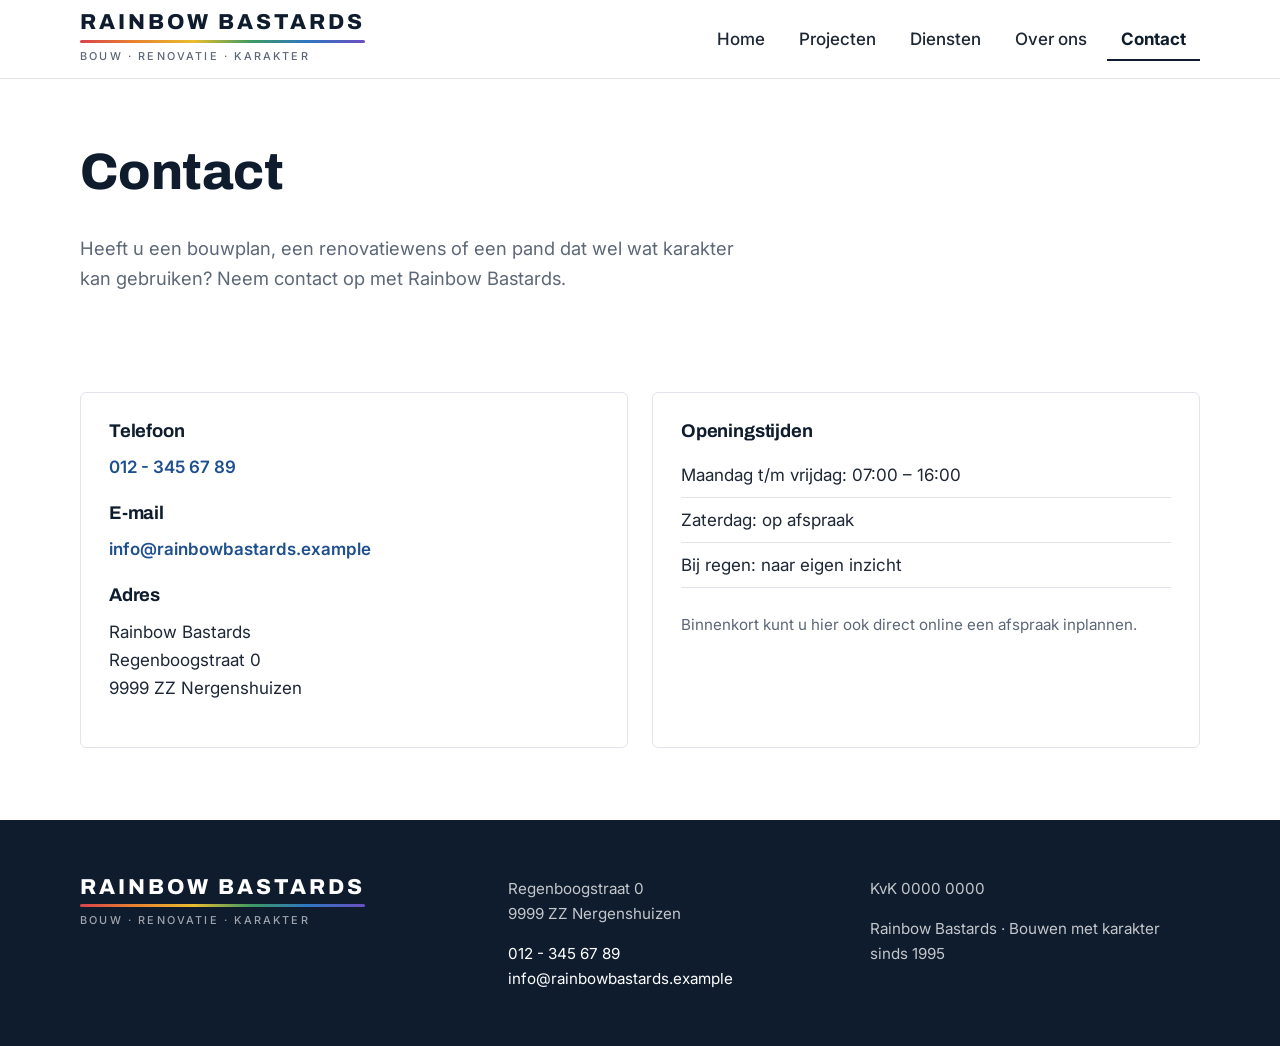
==== contact.html @ 6024adb3 "Pagina's, opmaak, logo en fotogalerij" ====
<!DOCTYPE html>
<html lang="nl">
<head>
  <meta charset="utf-8">
  <meta name="viewport" content="width=device-width, initial-scale=1">
  <!-- Testversie: vraagt zoekmachines deze pagina niet op te nemen en links niet te volgen -->
  <meta name="robots" content="noindex, nofollow">
  <title>Rainbow Bastards</title>
  <link rel="icon" href="site/icoon.svg" type="image/svg+xml">
  <link rel="preconnect" href="https://fonts.googleapis.com">
  <link rel="preconnect" href="https://fonts.gstatic.com" crossorigin>
  <link rel="stylesheet" href="https://fonts.googleapis.com/css2?family=Archivo:wght@600;700;800&family=Inter:wght@400;500;600;700&display=swap">
  <link rel="stylesheet" href="site/stijl.css">
</head>
<body data-pagina="contact">
  <div id="kop"></div>
  <main id="inhoud"></main>
  <div id="voet"></div>
  <script src="inhoud.js"></script>
  <script src="site/site.js"></script>
</body>
</html>
---- site/stijl.css ----
/*
  Opmaak van de website.
  Bovenaan staan de kleuren en lettertypes als "variabelen":
  pas je daar iets aan, dan verandert het overal op de site.
*/

:root {
  --donker: #0f1c2e;
  --tekst: #1d2735;
  --grijs: #5c6777;
  --lijn: #e1e5eb;
  --zacht: #f4f6f9;
  --wit: #ffffff;
  --accent: #1e4f8f;
  --regenboog: linear-gradient(90deg, #d9434b, #e9852f, #e9bd2f, #3c9a62, #2f76c4, #6a4fbf);
  --kop-font: "Archivo", "Helvetica Neue", Arial, sans-serif;
  --tekst-font: "Inter", "Helvetica Neue", Arial, sans-serif;
  --breedte: 1160px;
  --rand: 6px;
}

* { box-sizing: border-box; }

html { -webkit-text-size-adjust: 100%; }

body {
  margin: 0;
  font-family: var(--tekst-font);
  font-size: 17px;
  line-height: 1.65;
  color: var(--tekst);
  background: var(--wit);
}

h1, h2, h3 {
  font-family: var(--kop-font);
  color: var(--donker);
  line-height: 1.15;
  letter-spacing: -0.01em;
  margin: 0 0 0.6em;
}
h1 { font-size: clamp(2rem, 5vw, 3.2rem); font-weight: 800; }
h2 { font-size: clamp(1.5rem, 3vw, 2rem); font-weight: 700; }
h3 { font-size: 1.15rem; font-weight: 700; }
p { margin: 0 0 1em; }
a { color: var(--accent); }
img { display: block; max-width: 100%; }

.breed { width: 100%; max-width: var(--breedte); margin: 0 auto; padding: 0 20px; }
.smal { max-width: 720px; }
.verborgen { position: absolute; width: 1px; height: 1px; overflow: hidden; clip: rect(0 0 0 0); }

.label {
  font-size: 0.8rem;
  font-weight: 600;
  letter-spacing: 0.08em;
  text-transform: uppercase;
  color: var(--grijs);
  margin-bottom: 0.6em;
}
.label a { color: inherit; }
.intro { font-size: 1.15rem; color: var(--grijs); max-width: 680px; }

.knop {
  display: inline-block;
  background: var(--donker);
  color: var(--wit);
  text-decoration: none;
  font-weight: 600;
  padding: 14px 26px;
  border-radius: var(--rand);
  transition: background 0.2s;
}
.knop:hover { background: var(--accent); }

/* ---------- Logo ---------- */

.logo {
  display: inline-flex;
  flex-direction: column;
  text-decoration: none;
  color: var(--donker);
}
.logo-naam {
  font-family: var(--kop-font);
  font-weight: 800;
  font-size: 1.35rem;
  letter-spacing: 0.14em;
  text-transform: uppercase;
  line-height: 1;
}
.logo-regenboog {
  display: block;
  height: 3px;
  margin: 6px 0 5px;
  background: var(--regenboog);
  border-radius: 2px;
}
.logo-onder {
  font-size: 0.68rem;
  font-weight: 500;
  letter-spacing: 0.2em;
  text-transform: uppercase;
  color: var(--grijs);
}

/* ---------- Kop en menu ---------- */

.kop {
  position: sticky;
  top: 0;
  z-index: 10;
  background: rgba(255, 255, 255, 0.96);
  backdrop-filter: blur(8px);
  border-bottom: 1px solid var(--lijn);
}
.kop-binnen { display: flex; align-items: center; justify-content: space-between; min-height: 78px; }
.menu ul { list-style: none; margin: 0; padding: 0; display: flex; gap: 6px; }
.menu a {
  display: block;
  padding: 8px 14px;
  text-decoration: none;
  font-weight: 500;
  color: var(--tekst);
  border-radius: var(--rand);
}
.menu a:hover { background: var(--zacht); }
.menu a[aria-current="page"] { color: var(--donker); font-weight: 700; box-shadow: inset 0 -2px 0 var(--donker); border-radius: 0; }

.menu-knop { display: none; }

@media (max-width: 820px) {
  .menu-knop {
    display: flex; flex-direction: column; justify-content: center; gap: 5px;
    width: 44px; height: 44px; padding: 10px;
    background: none; border: 0; cursor: pointer;
  }
  .menu-knop span:not(.verborgen) { display: block; height: 2px; background: var(--donker); border-radius: 2px; }
  .menu {
    display: none;
    position: absolute; left: 0; right: 0; top: 100%;
    background: var(--wit);
    border-bottom: 1px solid var(--lijn);
    padding: 8px 20px 16px;
  }
  .menu.open { display: block; }
  .menu ul { flex-direction: column; gap: 0; }
  .menu a { padding: 14px 4px; border-bottom: 1px solid var(--lijn); border-radius: 0; }
  .menu a[aria-current="page"] { box-shadow: none; }
}

/* ---------- Foto's ---------- */

.foto { position: relative; overflow: hidden; background: var(--zacht); }
.foto img { width: 100%; height: 100%; object-fit: cover; }
/* Als een foto ontbreekt: grijs vlak met de bestandsnaam die je moet gebruiken. */
.foto.ontbreekt img { display: none; }
.foto.ontbreekt::after {
  content: "Foto ontbreekt: fotos/" attr(data-naam);
  position: absolute; inset: 0;
  display: flex; align-items: center; justify-content: center; text-align: center;
  padding: 12px; font-size: 0.85rem; color: var(--grijs);
  border: 2px dashed var(--lijn);
}

/* ---------- Home ---------- */

.held { position: relative; min-height: min(78vh, 680px); display: flex; align-items: flex-end; color: var(--wit); }
.held-foto { position: absolute; inset: 0; }
.held-foto::before {
  content: ""; position: absolute; inset: 0; z-index: 1;
  background: linear-gradient(180deg, rgba(15, 28, 46, 0.15) 0%, rgba(15, 28, 46, 0.85) 100%);
}
.held-tekst { position: relative; z-index: 2; padding-top: 120px; padding-bottom: 64px; }
.held h1 { color: var(--wit); max-width: 760px; }
.held .intro { color: rgba(255, 255, 255, 0.88); }
.label.licht { color: rgba(255, 255, 255, 0.8); }
.held .knop { background: var(--wit); color: var(--donker); }
.held .knop:hover { background: var(--zacht); }

.kenmerken { background: var(--donker); color: var(--wit); position: relative; }
.kenmerken::after { content: ""; position: absolute; left: 0; right: 0; bottom: 0; height: 3px; background: var(--regenboog); }
.kenmerken-rij { display: grid; grid-template-columns: repeat(3, 1fr); gap: 20px; padding-top: 36px; padding-bottom: 36px; }
.kenmerken-rij div { display: flex; flex-direction: column; }
.kenmerken-rij strong { font-family: var(--kop-font); font-size: clamp(1.8rem, 5vw, 2.6rem); line-height: 1.1; }
.kenmerken-rij span { color: rgba(255, 255, 255, 0.75); font-size: 0.95rem; }

.oproep { text-align: center; }
.oproep p { color: var(--grijs); }

/* ---------- Blokken en kaarten ---------- */

.blok { padding: 72px 0; }
.blok.zacht { background: var(--zacht); }
.pagina-kop { padding: 64px 0 8px; }

.raster { display: grid; grid-template-columns: repeat(auto-fill, minmax(300px, 1fr)); gap: 24px; }

.kaart {
  background: var(--wit);
  border: 1px solid var(--lijn);
  border-radius: var(--rand);
  padding: 28px;
}
.project-kaart { padding: 0; overflow: hidden; color: inherit; text-decoration: none; display: flex; flex-direction: column; transition: box-shadow 0.2s, transform 0.2s; }
.project-kaart:hover { box-shadow: 0 12px 30px rgba(15, 28, 46, 0.12); transform: translateY(-2px); }
.kaart-foto { aspect-ratio: 4 / 3; }
.kaart-tekst { padding: 22px 24px 26px; }
.kaart-tekst p:not(.label) { color: var(--grijs); }
.lees-meer { font-weight: 600; color: var(--accent); }
.lees-meer::after { content: " →"; }

.dienst { position: relative; }
.dienst p { color: var(--grijs); margin: 0; }
.nummer {
  display: inline-block;
  font-family: var(--kop-font);
  font-weight: 700;
  font-size: 0.9rem;
  color: var(--grijs);
  padding-bottom: 6px;
  margin-bottom: 14px;
  border-bottom: 2px solid var(--donker);
}

/* ---------- Projectpagina ---------- */

.project-opbouw { display: grid; grid-template-columns: 1.4fr 1fr; gap: 48px; align-items: start; }
.project-hoofdfoto { aspect-ratio: 4 / 3; border-radius: var(--rand); }
.tekst p { font-size: 1.05rem; }

.galerij { display: grid; grid-template-columns: repeat(auto-fill, minmax(220px, 1fr)); gap: 14px; }
.galerij-item { padding: 0; border: 0; background: none; cursor: zoom-in; border-radius: var(--rand); overflow: hidden; }
.galerij-item .foto { aspect-ratio: 1 / 1; transition: opacity 0.2s; }
.galerij-item:hover .foto { opacity: 0.85; }

.lichtbak {
  border: 0; padding: 0; background: transparent;
  max-width: 100vw; max-height: 100vh; width: 100vw; height: 100vh;
}
.lichtbak::backdrop { background: rgba(10, 16, 26, 0.92); }
.lichtbak img { max-width: 92vw; max-height: 82vh; margin: 6vh auto 0; object-fit: contain; border-radius: 4px; }
.lichtbak-teller { text-align: center; color: rgba(255, 255, 255, 0.75); margin-top: 12px; }
.lichtbak-knop {
  position: fixed;
  width: 48px; height: 48px;
  border: 0; border-radius: 50%;
  background: rgba(255, 255, 255, 0.12); color: var(--wit);
  font-size: 1.8rem; line-height: 1; cursor: pointer;
}
.lichtbak-knop:hover { background: rgba(255, 255, 255, 0.25); }
.vorige { left: 16px; top: 50%; transform: translateY(-50%); }
.volgende { right: 16px; top: 50%; transform: translateY(-50%); }
.sluit { right: 16px; top: 16px; }

/* ---------- Over ons ---------- */

.over-opbouw { display: grid; grid-template-columns: 1fr 1.5fr; gap: 56px; align-items: start; }
.over-opbouw figure { margin: 0; }
.portret { aspect-ratio: 4 / 5; border-radius: var(--rand); }
figcaption { margin-top: 14px; display: flex; flex-direction: column; }
figcaption strong { font-family: var(--kop-font); font-size: 1.2rem; color: var(--donker); }
figcaption span { color: var(--grijs); }

/* ---------- Contact ---------- */

.contact-raster { display: grid; grid-template-columns: 1fr 1fr; gap: 24px; }
.contact-raster h3 { margin-top: 1.2em; }
.contact-raster h3:first-child { margin-top: 0; }
.contact-raster a { font-weight: 600; text-decoration: none; }
.tijden { list-style: none; padding: 0; margin: 0 0 1.4em; }
.tijden li { padding: 8px 0; border-bottom: 1px solid var(--lijn); }
.opmerking { color: var(--grijs); font-size: 0.95rem; margin: 0; }

/* ---------- Voet ---------- */

.voet { background: var(--donker); color: rgba(255, 255, 255, 0.75); padding: 56px 0 40px; font-size: 0.95rem; }
.voet-binnen { display: grid; grid-template-columns: 1.2fr 1fr 1fr; gap: 32px; }
.voet .logo { color: var(--wit); }
.voet .logo-onder { color: rgba(255, 255, 255, 0.6); }
.voet a { color: var(--wit); text-decoration: none; }

/* ---------- Telefoon en tablet ---------- */

@media (max-width: 820px) {
  body { font-size: 16px; }
  .blok { padding: 48px 0; }
  .pagina-kop { padding: 40px 0 0; }
  .project-opbouw, .over-opbouw, .contact-raster, .voet-binnen { grid-template-columns: 1fr; gap: 28px; }
  .raster { grid-template-columns: 1fr; }
  .galerij { grid-template-columns: repeat(2, 1fr); gap: 10px; }
  .kenmerken-rij { gap: 12px; }
  .held-tekst { padding-bottom: 44px; }
  .logo-naam { font-size: 1.1rem; }
  .vorige, .volgende { top: auto; bottom: 16px; transform: none; }
}
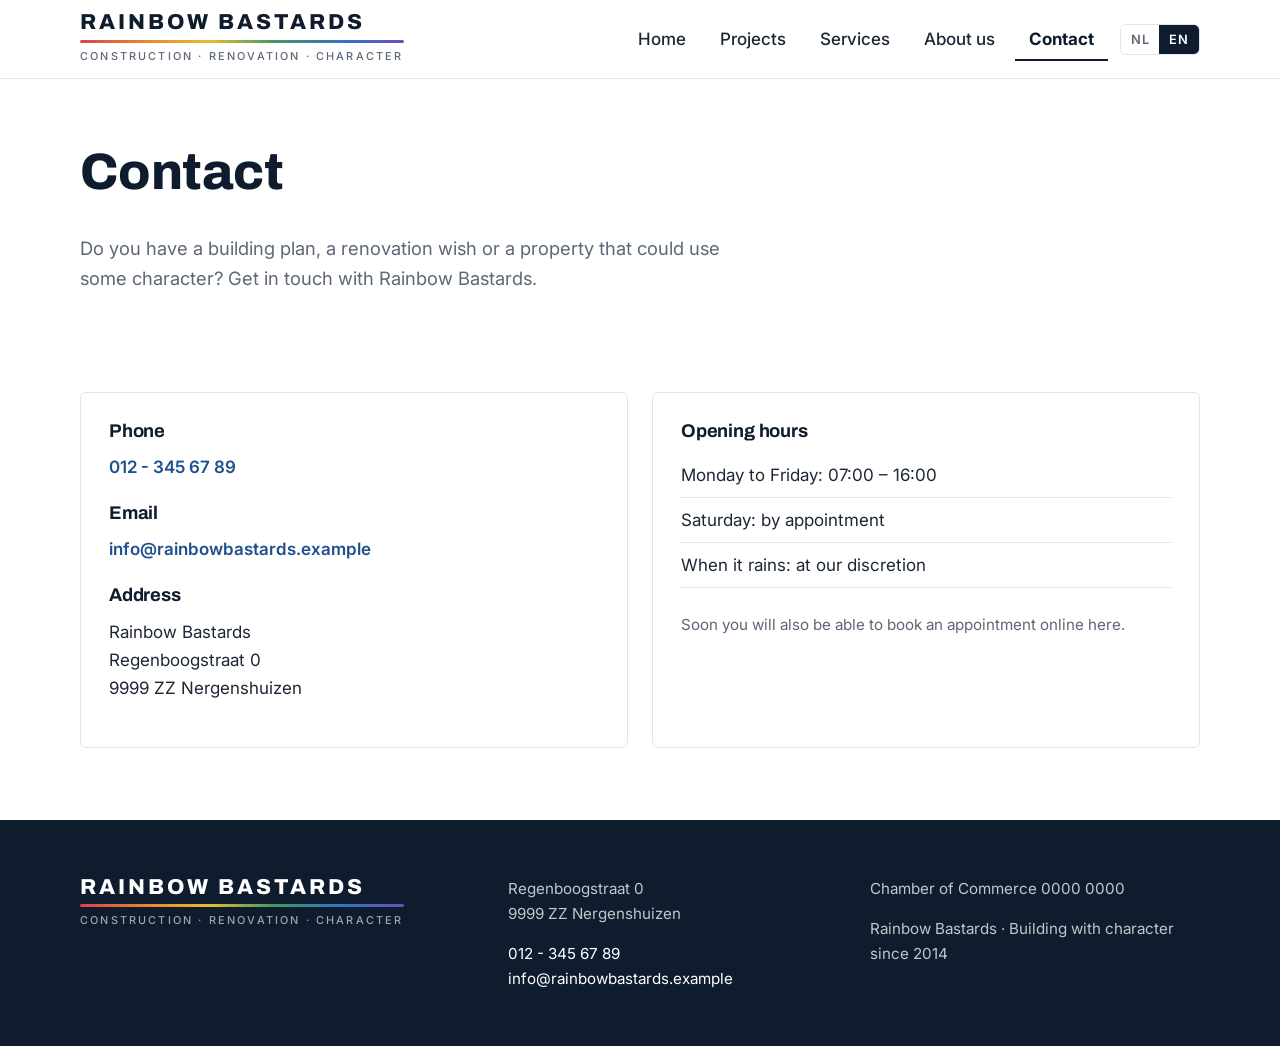
==== commit 8b97ce3b: "Taalknop NL/EN met Engelse teksten in inhoud-en.js" ====
--- a/contact.html
+++ b/contact.html
@@ -17,6 +17,7 @@
   <main id="inhoud"></main>
   <div id="voet"></div>
   <script src="inhoud.js"></script>
+  <script src="inhoud-en.js"></script>
   <script src="site/site.js"></script>
 </body>
 </html>
--- a/site/stijl.css
+++ b/site/stijl.css
@@ -156,7 +156,7 @@
 /* Als een foto ontbreekt: grijs vlak met de bestandsnaam die je moet gebruiken. */
 .foto.ontbreekt img { display: none; }
 .foto.ontbreekt::after {
-  content: "Foto ontbreekt: fotos/" attr(data-naam);
+  content: attr(data-melding);
   position: absolute; inset: 0;
   display: flex; align-items: center; justify-content: center; text-align: center;
   padding: 12px; font-size: 0.85rem; color: var(--grijs);
@@ -184,6 +184,17 @@
 .kenmerken-rij div { display: flex; flex-direction: column; }
 .kenmerken-rij strong { font-family: var(--kop-font); font-size: clamp(1.8rem, 5vw, 2.6rem); line-height: 1.1; }
 .kenmerken-rij span { color: rgba(255, 255, 255, 0.75); font-size: 0.95rem; }
+
+.eigenaar-blok { display: grid; grid-template-columns: 0.8fr 1.4fr; gap: 56px; align-items: center; }
+.eigenaar-blok blockquote {
+  margin: 0 0 1em;
+  padding-left: 20px;
+  border-left: 3px solid var(--donker);
+  font-size: 1.25rem;
+  line-height: 1.5;
+  color: var(--donker);
+}
+.ondertekening { color: var(--grijs); margin-bottom: 1.6em; }
 
 .oproep { text-align: center; }
 .oproep p { color: var(--grijs); }
@@ -286,7 +297,8 @@
   body { font-size: 16px; }
   .blok { padding: 48px 0; }
   .pagina-kop { padding: 40px 0 0; }
-  .project-opbouw, .over-opbouw, .contact-raster, .voet-binnen { grid-template-columns: 1fr; gap: 28px; }
+  .project-opbouw, .over-opbouw, .eigenaar-blok, .contact-raster, .voet-binnen { grid-template-columns: 1fr; gap: 28px; }
+  .eigenaar-blok .portret { max-width: 360px; }
   .raster { grid-template-columns: 1fr; }
   .galerij { grid-template-columns: repeat(2, 1fr); gap: 10px; }
   .kenmerken-rij { gap: 12px; }
@@ -294,3 +306,62 @@
   .logo-naam { font-size: 1.1rem; }
   .vorige, .volgende { top: auto; bottom: 16px; transform: none; }
 }
+
+/* ---------- Onderschriften bij foto's ---------- */
+
+.project-figuur, .galerij-figuur { margin: 0; }
+.project-figuur figcaption, .galerij-figuur figcaption { margin-top: 8px; font-size: 0.9rem; color: var(--grijs); }
+.galerij-figuur .galerij-item { display: block; width: 100%; }
+
+/* ---------- Dit kunnen wij ook ---------- */
+
+.ook-item { display: grid; grid-template-columns: 1fr 1.3fr; gap: 48px; align-items: center; margin-top: 48px; }
+.ook-item:nth-of-type(even) .ook-foto { order: 2; }
+.ook-foto { aspect-ratio: 4 / 5; border-radius: var(--rand); max-height: 640px; }
+.ook-item h3 { font-size: 1.4rem; }
+
+@media (max-width: 820px) {
+  .ook-item { grid-template-columns: 1fr; gap: 20px; margin-top: 32px; }
+  .ook-item:nth-of-type(even) .ook-foto { order: 0; }
+}
+/* De foto's in "Dit kunnen wij ook" behouden hun eigen verhouding (staand of liggend). */
+.ook-foto { aspect-ratio: auto; max-height: none; }
+.ook-foto img { height: auto; max-height: 680px; }
+/* Ruimte onder de vaste kop als je naar een #-anker springt */
+[id] { scroll-margin-top: 90px; }
+.ook-raster { grid-template-columns: repeat(auto-fill, minmax(min(100%, 420px), 1fr)); }
+
+/* ---------- Review van de opdrachtgever ---------- */
+
+.review-blok { padding-top: 0; text-align: center; }
+.review-blok .smal { border-top: 1px solid var(--lijn); padding-top: 48px; }
+.sterren { font-size: 1.4rem; letter-spacing: 0.15em; color: #e9bd2f; margin: 0 0 0.4em; }
+.review-blok blockquote { margin: 0 auto 1em; font-family: var(--kop-font); font-size: clamp(1.15rem, 2.4vw, 1.45rem); line-height: 1.45; color: var(--donker); }
+.review-blok .ondertekening { margin: 0; }
+
+/* ---------- Taalknop NL / EN ---------- */
+
+.taalkeuze { display: flex; border: 1px solid var(--lijn); border-radius: var(--rand); overflow: hidden; margin-left: 12px; }
+.taalkeuze button {
+  border: 0; background: var(--wit); color: var(--grijs);
+  font: 600 0.8rem var(--tekst-font); letter-spacing: 0.06em;
+  padding: 7px 10px; cursor: pointer;
+}
+.taalkeuze button[aria-pressed="true"] { background: var(--donker); color: var(--wit); }
+.taalkeuze button:focus-visible { outline: 2px solid var(--accent); outline-offset: -2px; }
+
+@media (max-width: 820px) {
+  .kop-binnen { gap: 8px; }
+  .taalkeuze { margin-left: auto; }
+  .logo-onder { display: none; }
+}
+.kop-binnen { justify-content: flex-start; }
+.menu { margin-left: auto; }
+@media (max-width: 820px) {
+  .logo { order: 0; }
+  .taalkeuze { order: 1; }
+  .menu-knop { order: 2; }
+}
+@media (max-width: 820px) {
+  .logo-naam { font-size: 1rem; letter-spacing: 0.1em; white-space: nowrap; }
+}
